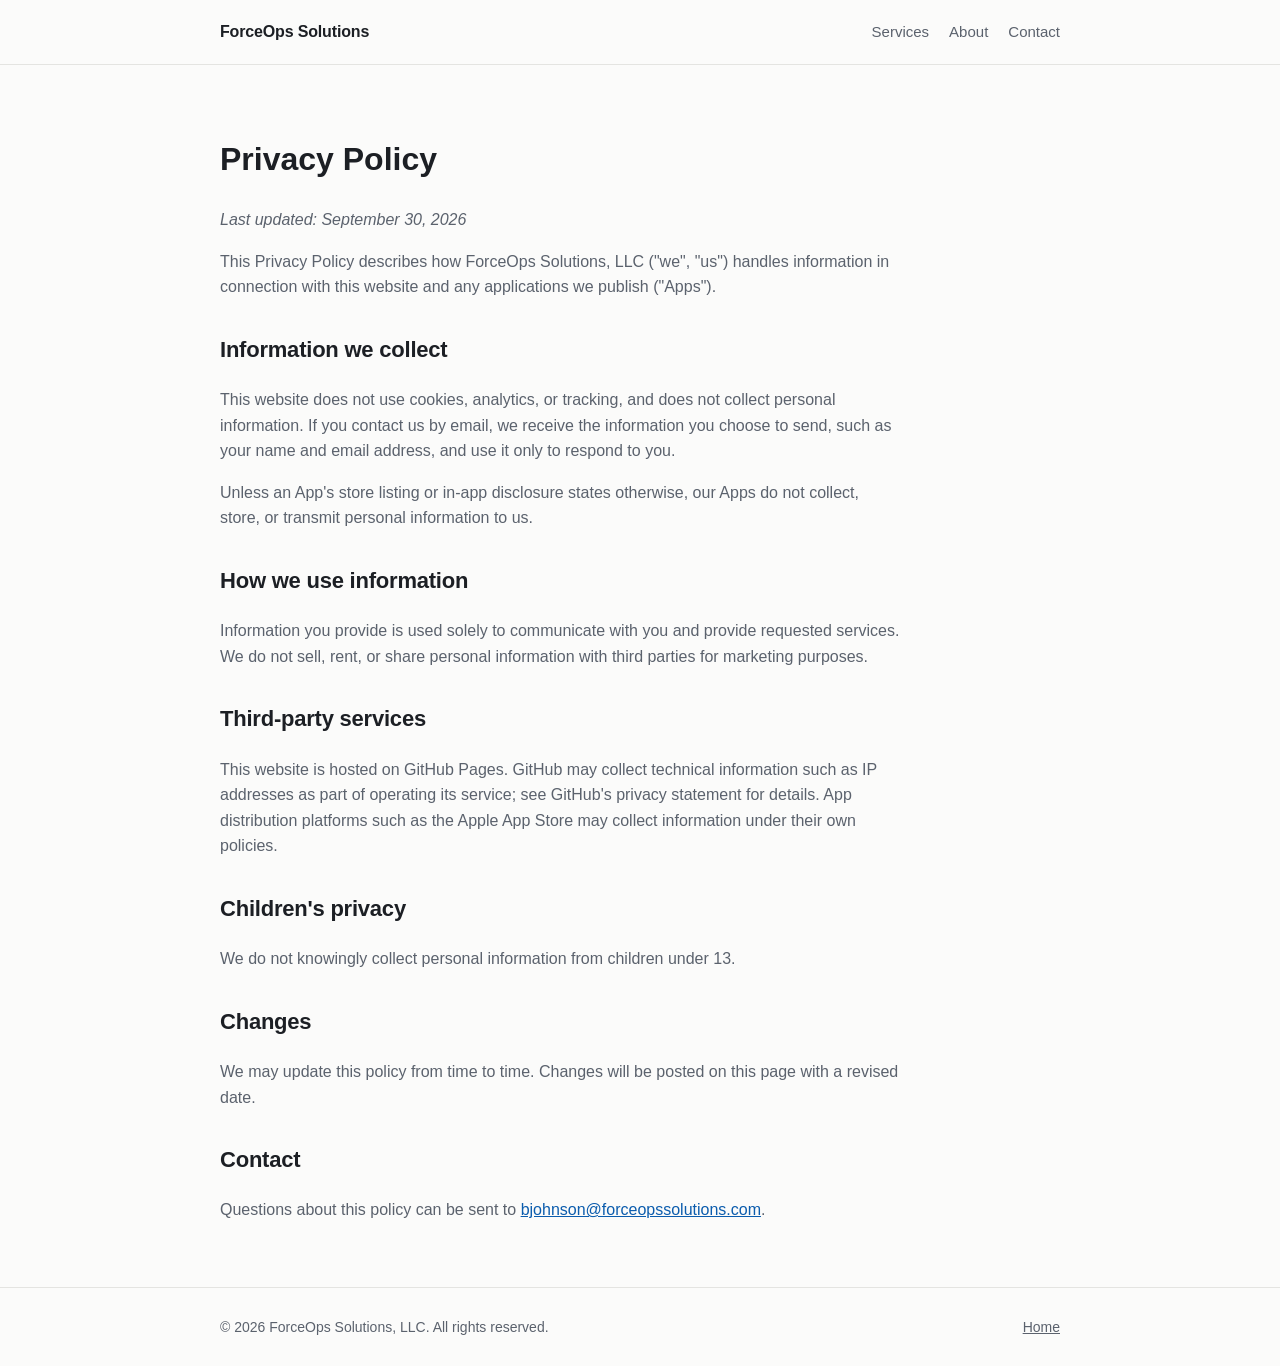
==== privacy.html @ 9b919244 "Add site homepage and privacy policy" ====
<!doctype html>
<html lang="en">
<head>
<meta charset="utf-8">
<meta name="viewport" content="width=device-width, initial-scale=1">
<title>Privacy Policy — ForceOps Solutions, LLC</title>
<link rel="stylesheet" href="styles.css">
</head>
<body>
<header><div class="wrap">
  <a class="brand" href="./">ForceOps Solutions</a>
  <nav><a href="./#services">Services</a><a href="./#about">About</a><a href="./#contact">Contact</a></nav>
</div></header>

<main class="wrap">
  <div class="prose" style="padding:48px 0">
    <h1>Privacy Policy</h1>
    <p><em>Last updated: September 30, 2026</em></p>

    <p>This Privacy Policy describes how ForceOps Solutions, LLC ("we", "us") handles information in connection with this website and any applications we publish ("Apps").</p>

    <h2>Information we collect</h2>
    <p>This website does not use cookies, analytics, or tracking, and does not collect personal information. If you contact us by email, we receive the information you choose to send, such as your name and email address, and use it only to respond to you.</p>
    <p>Unless an App's store listing or in-app disclosure states otherwise, our Apps do not collect, store, or transmit personal information to us.</p>

    <h2>How we use information</h2>
    <p>Information you provide is used solely to communicate with you and provide requested services. We do not sell, rent, or share personal information with third parties for marketing purposes.</p>

    <h2>Third-party services</h2>
    <p>This website is hosted on GitHub Pages. GitHub may collect technical information such as IP addresses as part of operating its service; see GitHub's privacy statement for details. App distribution platforms such as the Apple App Store may collect information under their own policies.</p>

    <h2>Children's privacy</h2>
    <p>We do not knowingly collect personal information from children under 13.</p>

    <h2>Changes</h2>
    <p>We may update this policy from time to time. Changes will be posted on this page with a revised date.</p>

    <h2>Contact</h2>
    <p>Questions about this policy can be sent to <a href="mailto:bjohnson@forceopssolutions.com">bjohnson@forceopssolutions.com</a>.</p>
  </div>
</main>

<footer><div class="wrap">
  <span>&copy; 2026 ForceOps Solutions, LLC. All rights reserved.</span>
  <a href="./">Home</a>
</div></footer>
</body>
</html>
---- styles.css ----
:root{--bg:#fbfbfa;--fg:#1c1f24;--muted:#5b626d;--line:#e4e4e1;--accent:#0b5cad;--card:#ffffff}
@media (prefers-color-scheme:dark){:root{--bg:#121417;--fg:#e8eaed;--muted:#a0a7b1;--line:#2a2e34;--accent:#6aa9ec;--card:#181b1f}}
*{box-sizing:border-box}
html{-webkit-text-size-adjust:100%}
body{margin:0;background:var(--bg);color:var(--fg);font:16px/1.6 -apple-system,BlinkMacSystemFont,"Segoe UI",Roboto,Helvetica,Arial,sans-serif}
a{color:var(--accent)}
.wrap{max-width:880px;margin:0 auto;padding:0 20px}
header{border-bottom:1px solid var(--line)}
header .wrap{display:flex;justify-content:space-between;align-items:center;height:64px}
.brand{font-weight:650;letter-spacing:-.01em;color:var(--fg);text-decoration:none}
nav a{color:var(--muted);text-decoration:none;margin-left:20px;font-size:15px}
nav a:hover{color:var(--fg)}
.hero{padding:72px 0 48px}
.hero h1{font-size:clamp(30px,5vw,44px);line-height:1.15;letter-spacing:-.02em;margin:0 0 16px}
.hero p{font-size:18px;color:var(--muted);max-width:620px;margin:0 0 28px}
.btn{display:inline-block;background:var(--accent);color:#fff;padding:10px 18px;border-radius:8px;text-decoration:none;font-weight:550}
section{padding:40px 0;border-top:1px solid var(--line)}
h2{font-size:22px;letter-spacing:-.01em;margin:0 0 20px}
.grid{display:grid;grid-template-columns:repeat(auto-fit,minmax(240px,1fr));gap:16px}
.card{background:var(--card);border:1px solid var(--line);border-radius:10px;padding:20px}
.card h3{font-size:16px;margin:0 0 6px}
.card p{margin:0;color:var(--muted);font-size:15px}
.prose{max-width:680px}
.prose p,.prose li{color:var(--muted)}
.prose h2{margin-top:32px}
footer{border-top:1px solid var(--line);padding:28px 0;color:var(--muted);font-size:14px}
footer .wrap{display:flex;flex-wrap:wrap;gap:12px;justify-content:space-between}
footer a{color:var(--muted)}
@media (max-width:520px){nav a{margin-left:14px}}
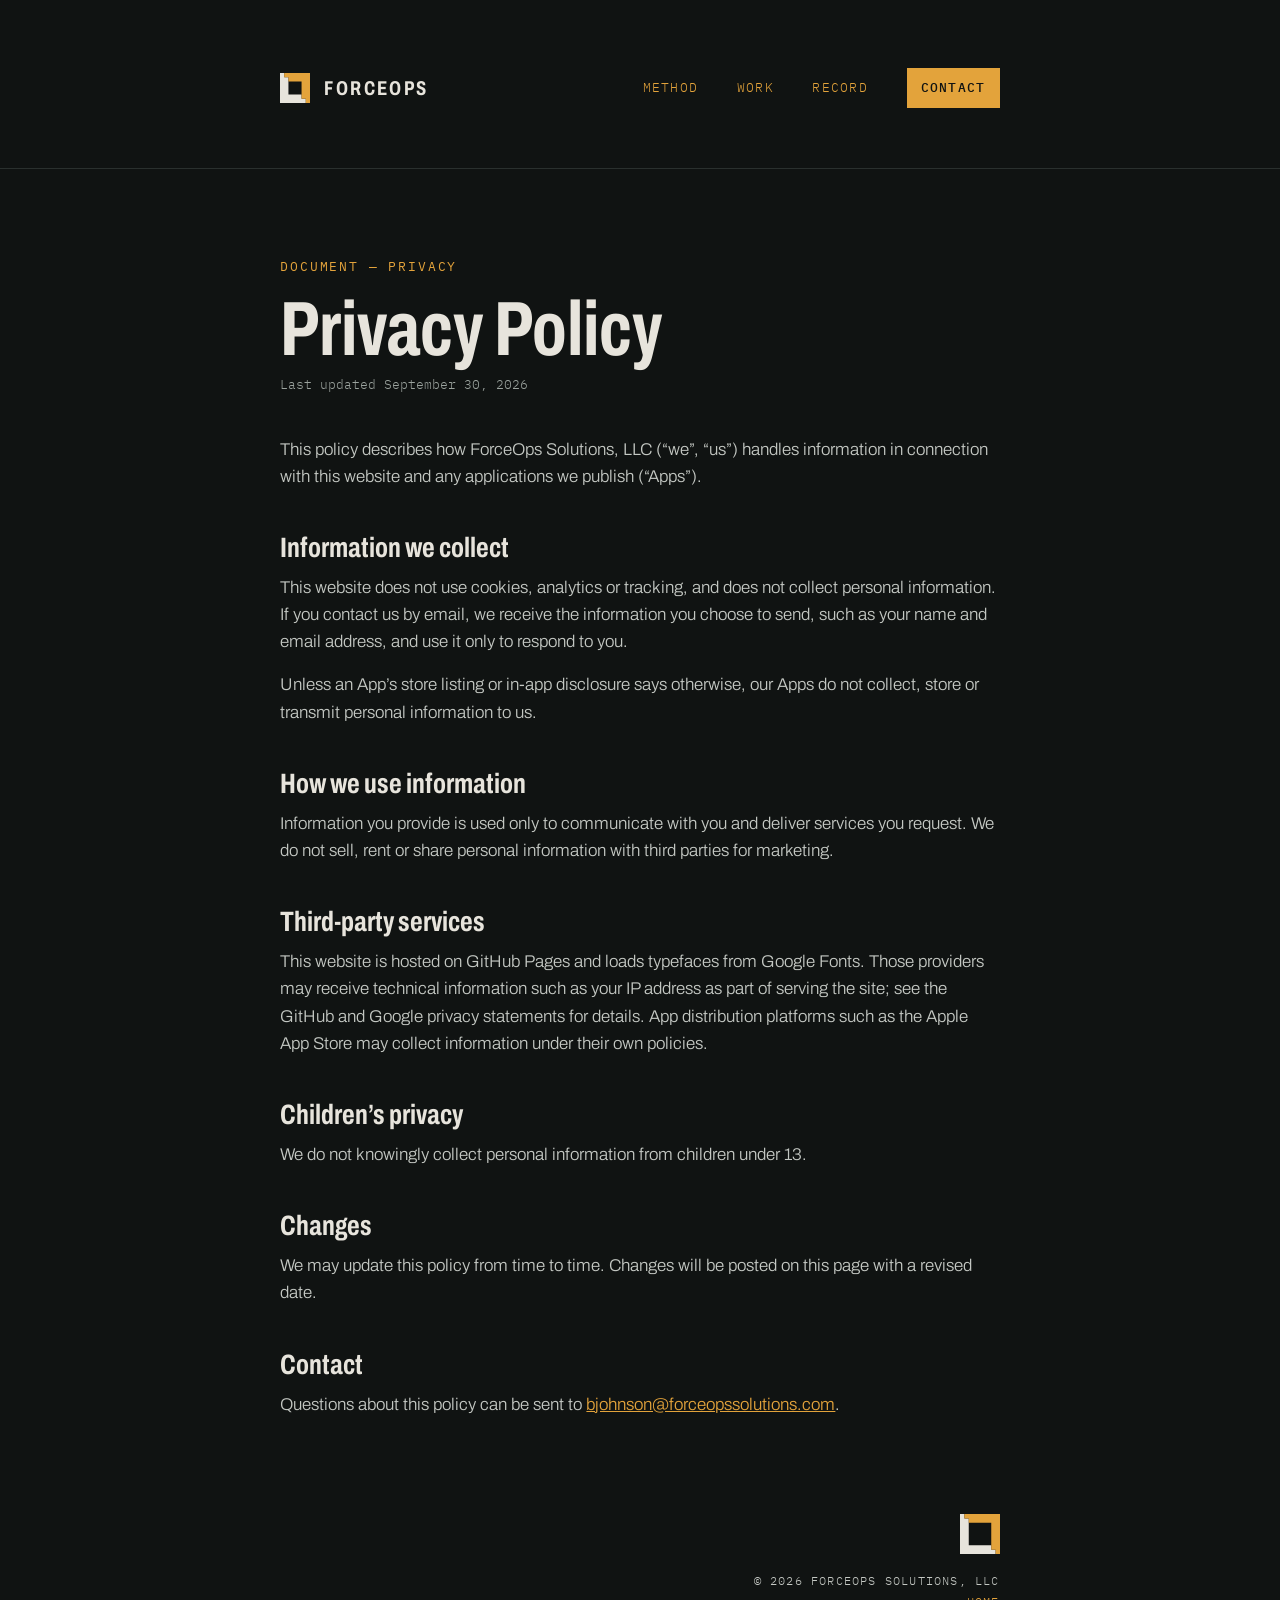
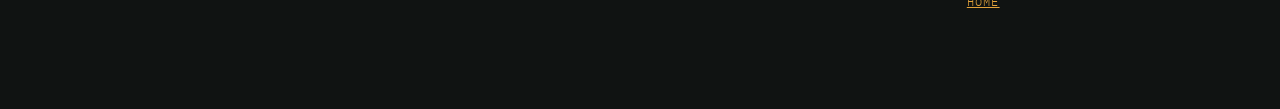
==== commit f81c5f58: "Brand site: joined, not glued" ====
--- a/privacy.html
+++ b/privacy.html
@@ -4,32 +4,54 @@
 <meta charset="utf-8">
 <meta name="viewport" content="width=device-width, initial-scale=1">
 <title>Privacy Policy — ForceOps Solutions, LLC</title>
+<meta name="description" content="How ForceOps Solutions, LLC handles information on this website and in its apps.">
+<meta name="theme-color" content="#101312">
+<link rel="canonical" href="https://forceopssolutions.com/privacy.html">
+<link rel="icon" href="favicon.svg" type="image/svg+xml">
+<link rel="icon" href="favicon-32.png" sizes="32x32" type="image/png">
+<link rel="apple-touch-icon" href="apple-touch-icon.png">
+<link rel="preconnect" href="https://fonts.googleapis.com">
+<link rel="preconnect" href="https://fonts.gstatic.com" crossorigin>
+<link rel="stylesheet" href="https://fonts.googleapis.com/css2?family=Archivo:wdth,wght@62..125,300..800&family=IBM+Plex+Mono:wght@400;500&display=swap">
 <link rel="stylesheet" href="styles.css">
 </head>
-<body>
-<header><div class="wrap">
-  <a class="brand" href="./">ForceOps Solutions</a>
-  <nav><a href="./#services">Services</a><a href="./#about">About</a><a href="./#contact">Contact</a></nav>
-</div></header>
+<body class="doc">
+<a class="skip" href="#main">Skip to content</a>
 
-<main class="wrap">
-  <div class="prose" style="padding:48px 0">
+<header class="site-header">
+  <div class="wrap">
+    <a class="brand" href="./" aria-label="ForceOps Solutions, home">
+      <svg viewBox="0 0 64 64" aria-hidden="true"><path d="M0 0H9V9H18V46H46V55H55V64H0Z" fill="#E7E4DC"/><path d="M64 64H55V55H46V18H18V9H9V0H64Z" fill="#E3A33B"/></svg>
+      <span>FORCEOPS</span>
+    </a>
+    <nav class="site-nav" aria-label="Primary">
+      <a class="secondary" href="./#method">METHOD</a>
+      <a class="secondary" href="./#work">WORK</a>
+      <a class="secondary" href="./#record">RECORD</a>
+      <a class="cta" href="./#contact">CONTACT</a>
+    </nav>
+  </div>
+</header>
+
+<main id="main">
+  <div class="wrap">
+    <p class="label">Document — Privacy</p>
     <h1>Privacy Policy</h1>
-    <p><em>Last updated: September 30, 2026</em></p>
+    <p class="meta">Last updated September 30, 2026</p>
 
-    <p>This Privacy Policy describes how ForceOps Solutions, LLC ("we", "us") handles information in connection with this website and any applications we publish ("Apps").</p>
+    <p>This policy describes how ForceOps Solutions, LLC (“we”, “us”) handles information in connection with this website and any applications we publish (“Apps”).</p>
 
     <h2>Information we collect</h2>
-    <p>This website does not use cookies, analytics, or tracking, and does not collect personal information. If you contact us by email, we receive the information you choose to send, such as your name and email address, and use it only to respond to you.</p>
-    <p>Unless an App's store listing or in-app disclosure states otherwise, our Apps do not collect, store, or transmit personal information to us.</p>
+    <p>This website does not use cookies, analytics or tracking, and does not collect personal information. If you contact us by email, we receive the information you choose to send, such as your name and email address, and use it only to respond to you.</p>
+    <p>Unless an App’s store listing or in-app disclosure says otherwise, our Apps do not collect, store or transmit personal information to us.</p>
 
     <h2>How we use information</h2>
-    <p>Information you provide is used solely to communicate with you and provide requested services. We do not sell, rent, or share personal information with third parties for marketing purposes.</p>
+    <p>Information you provide is used only to communicate with you and deliver services you request. We do not sell, rent or share personal information with third parties for marketing.</p>
 
     <h2>Third-party services</h2>
-    <p>This website is hosted on GitHub Pages. GitHub may collect technical information such as IP addresses as part of operating its service; see GitHub's privacy statement for details. App distribution platforms such as the Apple App Store may collect information under their own policies.</p>
+    <p>This website is hosted on GitHub Pages and loads typefaces from Google Fonts. Those providers may receive technical information such as your IP address as part of serving the site; see the GitHub and Google privacy statements for details. App distribution platforms such as the Apple App Store may collect information under their own policies.</p>
 
-    <h2>Children's privacy</h2>
+    <h2>Children’s privacy</h2>
     <p>We do not knowingly collect personal information from children under 13.</p>
 
     <h2>Changes</h2>
@@ -40,9 +62,14 @@
   </div>
 </main>
 
-<footer><div class="wrap">
-  <span>&copy; 2026 ForceOps Solutions, LLC. All rights reserved.</span>
-  <a href="./">Home</a>
-</div></footer>
+<footer class="contact">
+  <div class="wrap" style="padding-top: 0">
+    <div></div>
+    <div class="colophon">
+      <svg viewBox="0 0 64 64" aria-hidden="true"><path d="M0 0H7V7H14V50H50V57H57V64H0Z" fill="#E7E4DC"/><path d="M64 64H57V57H50V14H14V7H7V0H64Z" fill="#E3A33B"/></svg>
+      <p>© 2026 ForceOps Solutions, LLC<br><a href="./">Home</a></p>
+    </div>
+  </div>
+</footer>
 </body>
 </html>
--- a/styles.css
+++ b/styles.css
@@ -1,29 +1,163 @@
-:root{--bg:#fbfbfa;--fg:#1c1f24;--muted:#5b626d;--line:#e4e4e1;--accent:#0b5cad;--card:#ffffff}
-@media (prefers-color-scheme:dark){:root{--bg:#121417;--fg:#e8eaed;--muted:#a0a7b1;--line:#2a2e34;--accent:#6aa9ec;--card:#181b1f}}
-*{box-sizing:border-box}
-html{-webkit-text-size-adjust:100%}
-body{margin:0;background:var(--bg);color:var(--fg);font:16px/1.6 -apple-system,BlinkMacSystemFont,"Segoe UI",Roboto,Helvetica,Arial,sans-serif}
-a{color:var(--accent)}
-.wrap{max-width:880px;margin:0 auto;padding:0 20px}
-header{border-bottom:1px solid var(--line)}
-header .wrap{display:flex;justify-content:space-between;align-items:center;height:64px}
-.brand{font-weight:650;letter-spacing:-.01em;color:var(--fg);text-decoration:none}
-nav a{color:var(--muted);text-decoration:none;margin-left:20px;font-size:15px}
-nav a:hover{color:var(--fg)}
-.hero{padding:72px 0 48px}
-.hero h1{font-size:clamp(30px,5vw,44px);line-height:1.15;letter-spacing:-.02em;margin:0 0 16px}
-.hero p{font-size:18px;color:var(--muted);max-width:620px;margin:0 0 28px}
-.btn{display:inline-block;background:var(--accent);color:#fff;padding:10px 18px;border-radius:8px;text-decoration:none;font-weight:550}
-section{padding:40px 0;border-top:1px solid var(--line)}
-h2{font-size:22px;letter-spacing:-.01em;margin:0 0 20px}
-.grid{display:grid;grid-template-columns:repeat(auto-fit,minmax(240px,1fr));gap:16px}
-.card{background:var(--card);border:1px solid var(--line);border-radius:10px;padding:20px}
-.card h3{font-size:16px;margin:0 0 6px}
-.card p{margin:0;color:var(--muted);font-size:15px}
-.prose{max-width:680px}
-.prose p,.prose li{color:var(--muted)}
-.prose h2{margin-top:32px}
-footer{border-top:1px solid var(--line);padding:28px 0;color:var(--muted);font-size:14px}
-footer .wrap{display:flex;flex-wrap:wrap;gap:12px;justify-content:space-between}
-footer a{color:var(--muted)}
-@media (max-width:520px){nav a{margin-left:14px}}
+/* ForceOps Solutions — joinery on console */
+:root {
+  --console: #101312;
+  --console-deep: #0B0D0C;
+  --panel: #181C1B;
+  --panel-2: #141817;
+  --rule: #2A302E;
+  --rule-strong: #3A413E;
+  --readout: #E7E4DC;
+  --body: #C4C8C3;
+  --graphite: #9BA39E;
+  --signal: #E3A33B;
+  --nominal: #86B991;
+  --display: "Archivo", "Helvetica Neue", Arial, sans-serif;
+  --mono: "IBM Plex Mono", ui-monospace, Menlo, monospace;
+  --gutter: clamp(20px, 5.5vw, 80px);
+}
+
+*, *::before, *::after { box-sizing: border-box; }
+html { -webkit-text-size-adjust: 100%; scroll-behavior: smooth; }
+@media (prefers-reduced-motion: reduce) { html { scroll-behavior: auto; } }
+body {
+  margin: 0;
+  background: var(--console);
+  color: var(--readout);
+  font-family: var(--display);
+  font-weight: 300;
+  font-size: 17px;
+  line-height: 1.6;
+  -webkit-font-smoothing: antialiased;
+}
+a { color: var(--readout); }
+a:hover { color: var(--signal); }
+:focus-visible { outline: 2px solid var(--signal); outline-offset: 3px; }
+::selection { background: var(--signal); color: var(--console); }
+img, svg { display: block; max-width: 100%; }
+
+.wrap { padding-left: var(--gutter); padding-right: var(--gutter); max-width: 1440px; margin: 0 auto; }
+.label {
+  font-family: var(--mono);
+  font-weight: 400;
+  font-size: 13px;
+  letter-spacing: 0.14em;
+  text-transform: uppercase;
+  color: var(--signal);
+  margin: 0;
+}
+.mono { font-family: var(--mono); font-weight: 400; }
+.condensed { font-stretch: 72%; font-weight: 700; }
+.skip { position: absolute; left: -9999px; }
+.skip:focus { left: 16px; top: 16px; background: var(--signal); color: var(--console); padding: 8px 12px; z-index: 10; }
+
+/* Header */
+.site-header { border-bottom: 1px solid var(--rule); }
+.site-header .wrap { height: 88px; display: flex; align-items: center; justify-content: space-between; gap: 24px; }
+.brand { display: flex; align-items: center; gap: 14px; text-decoration: none; }
+.brand svg { width: 30px; height: 30px; }
+.brand span { font-size: 20px; font-weight: 700; font-stretch: 72%; letter-spacing: 0.12em; color: var(--readout); }
+.site-nav { display: flex; align-items: center; gap: clamp(20px, 3vw, 40px); font-family: var(--mono); font-size: 13px; letter-spacing: 0.1em; }
+.site-nav a { text-decoration: none; }
+.site-nav .cta { background: var(--signal); color: var(--console); padding: 10px 14px; font-weight: 500; }
+.site-nav .cta:hover { background: var(--readout); color: var(--console); }
+@media (max-width: 720px) { .site-nav .secondary { display: none; } }
+
+/* Hero */
+.hero .wrap { display: grid; grid-template-columns: repeat(2, minmax(0, 1fr)); gap: 40px; align-items: center; padding-top: clamp(48px, 6vw, 72px); padding-bottom: 48px; }
+.hero-copy { display: flex; flex-direction: column; gap: 28px; }
+.hero h1 { margin: 0; font-size: clamp(72px, 9.4vw, 136px); font-weight: 700; font-stretch: 70%; line-height: 0.9; letter-spacing: -0.01em; }
+.hero h1 em { font-style: normal; color: var(--signal); }
+.hero .lede { margin: 0; font-size: clamp(19px, 1.6vw, 22px); line-height: 1.5; color: var(--body); max-width: 34em; }
+.actions { display: flex; flex-wrap: wrap; gap: 20px 28px; align-items: center; }
+.button { display: inline-block; background: var(--signal); color: var(--console); text-decoration: none; padding: 16px 24px; font-size: 16px; font-weight: 600; }
+.button:hover { background: var(--readout); color: var(--console); }
+.text-link { font-family: var(--mono); font-size: 14px; letter-spacing: 0.08em; text-decoration: none; }
+.drawing { display: flex; justify-content: center; }
+.drawing svg { width: 100%; max-width: 600px; height: auto; }
+@media (max-width: 900px) {
+  .hero .wrap { grid-template-columns: 1fr; }
+  .drawing svg { max-width: 460px; }
+}
+
+/* Title block */
+.titleblock { display: grid; grid-template-columns: repeat(4, minmax(0, 1fr)); border: 1px solid var(--rule-strong); background: var(--panel-2); }
+.titleblock > div { padding: 18px 20px; border-right: 1px solid var(--rule-strong); display: flex; flex-direction: column; gap: 6px; }
+.titleblock > div:last-child { border-right: 0; }
+.titleblock dt { font-family: var(--mono); font-size: 11px; letter-spacing: 0.14em; color: var(--graphite); }
+.titleblock dd { margin: 0; font-size: 17px; font-weight: 600; line-height: 1.35; }
+.titleblock .status { color: var(--nominal); }
+@media (max-width: 1000px) {
+  .titleblock { grid-template-columns: repeat(2, minmax(0, 1fr)); }
+  .titleblock > div:nth-child(2) { border-right: 0; }
+  .titleblock > div:nth-child(-n+2) { border-bottom: 1px solid var(--rule-strong); }
+}
+@media (max-width: 560px) {
+  .titleblock { grid-template-columns: 1fr; }
+  .titleblock > div { border-right: 0; border-bottom: 1px solid var(--rule-strong); }
+  .titleblock > div:last-child { border-bottom: 0; }
+}
+
+/* Method */
+.method .wrap { padding-top: clamp(64px, 8vw, 96px); padding-bottom: 80px; display: flex; flex-direction: column; gap: 48px; }
+.section-head { display: flex; flex-direction: column; gap: 16px; }
+h2 { margin: 0; font-size: clamp(40px, 4.4vw, 60px); font-weight: 700; font-stretch: 72%; line-height: 1; }
+.steps { display: grid; grid-template-columns: repeat(4, minmax(0, 1fr)); border-top: 1.5px solid var(--readout); margin: 0; padding: 0; list-style: none; }
+.steps li { padding: 28px 28px 0; border-left: 1px solid var(--rule); display: flex; flex-direction: column; gap: 14px; }
+.steps li:first-child { padding-left: 0; border-left: 0; }
+.steps li:last-child { padding-right: 0; }
+.steps .num { font-family: var(--mono); font-size: 14px; color: var(--signal); }
+.steps li:last-child .num { color: var(--nominal); }
+.steps h3 { margin: 0; font-size: 24px; font-weight: 700; line-height: 1.2; }
+.steps p { margin: 0; font-size: 16px; color: var(--body); }
+@media (max-width: 1000px) {
+  .steps { grid-template-columns: repeat(2, minmax(0, 1fr)); }
+  .steps li { padding: 28px 28px 28px 0; border-left: 0; border-bottom: 1px solid var(--rule); }
+  .steps li:nth-child(even) { padding-left: 28px; border-left: 1px solid var(--rule); }
+}
+@media (max-width: 560px) {
+  .steps { grid-template-columns: 1fr; }
+  .steps li, .steps li:nth-child(even) { padding: 24px 0; border-left: 0; }
+}
+
+/* Work types */
+.work .wrap { padding-bottom: clamp(64px, 8vw, 96px); display: grid; grid-template-columns: repeat(2, minmax(0, 1fr)); gap: 24px; }
+.work-card { padding: clamp(28px, 3.2vw, 44px); display: flex; flex-direction: column; gap: 20px; border: 1px solid var(--rule-strong); }
+.work-card.filled { background: var(--panel); border-color: var(--rule); }
+.work-card h3 { margin: 0; font-size: clamp(36px, 3.2vw, 44px); font-weight: 700; font-stretch: 72%; line-height: 1.05; }
+.work-card p { margin: 0; font-size: 18px; color: var(--body); }
+.findings { margin: 0; padding: 0; list-style: none; border-top: 1px solid var(--rule); font-family: var(--mono); font-size: 13px; }
+.findings li { display: flex; justify-content: space-between; gap: 16px; padding: 12px 0; border-bottom: 1px solid var(--rule); }
+.findings li:last-child { border-bottom: 0; }
+.findings .before { color: var(--signal); }
+.findings .after { color: var(--nominal); text-align: right; }
+.work-card .label, .doc .label { font-size: 13px; color: var(--signal); margin: 0; }
+.work-card .state { margin-top: auto; font-family: var(--mono); font-size: 13px; color: var(--nominal); }
+@media (max-width: 900px) { .work .wrap { grid-template-columns: 1fr; } }
+@media (max-width: 480px) { .findings li { flex-direction: column; gap: 2px; } .findings .after { text-align: left; } }
+
+/* Record */
+.record { display: flex; flex-wrap: wrap; gap: 16px 56px; align-items: baseline; padding: 40px 0; border-top: 1.5px solid var(--readout); border-bottom: 1px solid var(--rule); }
+.record ul { margin: 0; padding: 0; list-style: none; display: flex; flex-wrap: wrap; gap: 12px 40px; font-size: 20px; font-weight: 600; }
+.record .note { font-weight: 300; color: var(--graphite); }
+.record .current { color: var(--signal); }
+
+/* Footer / contact */
+.contact .wrap { padding-top: clamp(64px, 8vw, 96px); padding-bottom: 56px; display: flex; flex-wrap: wrap; justify-content: space-between; align-items: flex-end; gap: 40px; }
+.contact h2 { font-size: clamp(48px, 5.4vw, 80px); font-stretch: 70%; line-height: 0.95; }
+.contact h2 em { font-style: normal; color: var(--signal); }
+.contact-copy { display: flex; flex-direction: column; gap: 20px; }
+.email { font-family: var(--mono); font-size: clamp(16px, 1.4vw, 18px); overflow-wrap: anywhere; }
+.colophon { display: flex; flex-direction: column; align-items: flex-end; gap: 16px; }
+.colophon svg { width: 40px; height: 40px; }
+.colophon p { margin: 0; font-family: var(--mono); font-size: 12px; letter-spacing: 0.1em; color: var(--graphite); text-align: right; line-height: 1.8; text-transform: uppercase; }
+.colophon a { color: var(--graphite); }
+.colophon a:hover { color: var(--signal); }
+@media (max-width: 640px) { .colophon { align-items: flex-start; } .colophon p { text-align: left; } }
+
+/* Document pages (privacy) */
+.doc .wrap { max-width: 860px; padding-top: clamp(48px, 7vw, 88px); padding-bottom: 80px; }
+.doc h1 { margin: 16px 0 8px; font-size: clamp(48px, 6vw, 80px); font-weight: 700; font-stretch: 70%; line-height: 0.95; }
+.doc .meta { font-family: var(--mono); font-size: 13px; color: var(--graphite); margin: 0 0 40px; }
+.doc h2 { font-size: 28px; font-stretch: 72%; margin: 44px 0 12px; }
+.doc p { color: var(--body); margin: 0 0 16px; }
+.doc a { color: var(--signal); }
